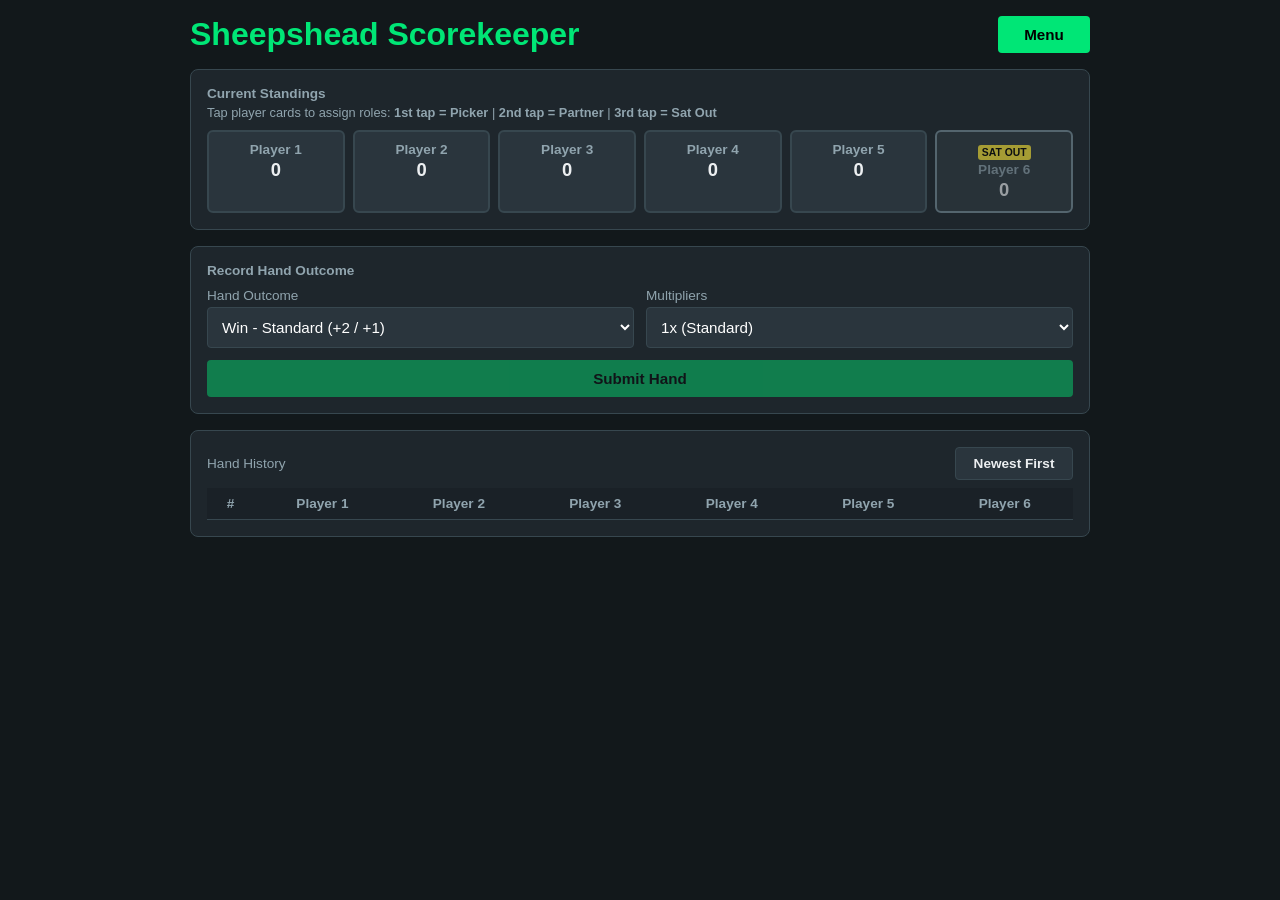
==== sheepsheadScoringApp.html @ 82014d2c "can reverse order of hand history" ====
<!DOCTYPE html>
<html lang="en">
<head>
  <meta charset="UTF-8" />
  <meta name="viewport" content="width=device-width, initial-scale=1.0"/>
  <title>Sheepshead Scorekeeper</title>
  <style>
    :root {
      --bg: #12181b;
      --card-bg: #1e262c;
      --accent: #00e676;
      --partner-color: #29b6f6;
      --sit-color: #78909c;
      --danger: #ff5252;
      --text: #eceff1;
      --subtext: #90a4ae;
      --border: #37474f;
    }
    body {
      font-family: -apple-system, BlinkMacSystemFont, "Segoe UI", Roboto, Helvetica, Arial, sans-serif;
      background: var(--bg);
      color: var(--text);
      margin: 0;
      padding: 16px;
      display: flex;
      flex-direction: column;
      align-items: center;
    }
    .container {
      width: 100%;
      max-width: 900px;
    }
    .app-header {
      display: flex;
      align-items: center;
      justify-content: space-between;
      gap: 12px;
      margin-bottom: 16px;
      position: relative;
    }
    h1 {
      margin: 0;
      color: var(--accent);
    }
    .menu-wrapper {
      position: relative;
      flex: 0 0 auto;
    }
    .menu-button {
      width: auto;
      min-width: 92px;
      margin-top: 0;
    }
    .menu-panel {
      position: absolute;
      right: 0;
      top: calc(100% + 8px);
      z-index: 20;
      width: 190px;
      background: var(--card-bg);
      border: 1px solid var(--border);
      border-radius: 8px;
      overflow: hidden;
      box-shadow: 0 12px 30px rgba(0, 0, 0, 0.35);
    }
    .menu-panel[hidden] {
      display: none;
    }
    .menu-item {
      margin: 0;
      border-radius: 0;
      background: #1a2127;
      color: var(--text);
      text-align: left;
      border-bottom: 1px solid var(--border);
    }
    .menu-item:last-child {
      border-bottom: none;
    }
    .menu-item:hover {
      background: #2a353d;
    }
    .card {
      background: var(--card-bg);
      border: 1px solid var(--border);
      border-radius: 8px;
      padding: 16px;
      margin-bottom: 16px;
    }
    .grid {
      display: grid;
      grid-template-columns: repeat(auto-fit, minmax(130px, 1fr));
      gap: 12px;
    }
    label {
      display: block;
      font-size: 0.85rem;
      color: var(--subtext);
      margin-bottom: 4px;
    }
    input, select, button {
      width: 100%;
      padding: 10px;
      background: #2a353d;
      border: 1px solid var(--border);
      border-radius: 4px;
      color: #fff;
      font-size: 0.95rem;
      box-sizing: border-box;
    }
    input[type="checkbox"] {
      width: auto;
      padding: 0;
      accent-color: var(--accent);
    }
    button {
      background: var(--accent);
      color: #000;
      font-weight: bold;
      cursor: pointer;
      border: none;
      margin-top: 12px;
      border-radius: 4px;
      transition: opacity 0.2s;
    }
    button:hover {
      opacity: 0.9;
    }
    button:disabled {
      cursor: not-allowed;
      opacity: 0.45;
    }
    button.btn-danger {
      background: var(--danger);
      color: #fff;
    }
    button.btn-secondary {
      background: #2a353d;
      color: var(--text);
      border: 1px solid var(--border);
    }

    .modal-backdrop {
      position: fixed;
      inset: 0;
      z-index: 30;
      display: flex;
      align-items: center;
      justify-content: center;
      padding: 16px;
      background: rgba(0, 0, 0, 0.65);
    }
    .modal-backdrop[hidden] {
      display: none;
    }
    .modal {
      width: min(100%, 560px);
      max-height: calc(100vh - 32px);
      overflow-y: auto;
      background: var(--card-bg);
      border: 1px solid var(--border);
      border-radius: 8px;
      padding: 16px;
      box-sizing: border-box;
      box-shadow: 0 24px 60px rgba(0, 0, 0, 0.45);
    }
    .modal h2 {
      margin: 0 0 14px;
      color: var(--text);
      font-size: 1.2rem;
    }
    .modal-actions {
      display: grid;
      grid-template-columns: 1fr 1fr;
      gap: 12px;
      margin-top: 16px;
    }
    .modal-actions button {
      margin-top: 0;
    }
    .modal-player-row {
      display: grid;
      gap: 8px;
    }
    .sit-checkbox-label {
      display: flex;
      align-items: center;
      gap: 8px;
      margin-bottom: 0;
      color: var(--text);
      cursor: pointer;
    }
    .sit-checkbox-label.disabled {
      color: var(--subtext);
      cursor: not-allowed;
      opacity: 0.6;
    }

    /* Standings Grid */
    .totals-grid {
      display: grid;
      grid-template-columns: repeat(3, 1fr);
      gap: 8px;
      text-align: center;
    }
    @media (min-width: 700px) {
      .totals-grid {
        grid-template-columns: repeat(var(--player-count, 6), minmax(0, 1fr));
      }
    }
    .total-card {
      background: #2a353d;
      padding: 10px 4px;
      border-radius: 6px;
      border: 2px solid var(--border);
      cursor: pointer;
      user-select: none;
      transition: all 0.2s ease;
      position: relative;
    }
    .total-card:hover {
      border-color: #546e7a;
    }
    .total-card.picker {
      border-color: var(--accent) !important;
      background: rgba(0, 230, 118, 0.15);
    }
    .total-card.partner {
      border-color: var(--partner-color) !important;
      background: rgba(41, 182, 246, 0.15);
    }
    .total-card.sat {
      border-color: var(--sit-color) !important;
      background: rgba(120, 144, 156, 0.2);
      opacity: 0.6;
    }
    .role-badge {
      font-size: 0.65rem;
      font-weight: bold;
      text-transform: uppercase;
      padding: 2px 4px;
      border-radius: 3px;
      margin-bottom: 2px;
      display: inline-block;
    }
    .badge-picker { background: var(--accent); color: #000; }
    .badge-partner { background: var(--partner-color); color: #000; }
    .badge-sat { background: #ffeb3b; color: #000; }
    .badge-sitting { background: #ff9800; color: #000; }

    .total-name {
      font-size: 0.85rem;
      font-weight: 600;
      color: var(--subtext);
      white-space: nowrap;
      overflow: hidden;
      text-overflow: ellipsis;
    }
    .total-score {
      font-size: 1.15rem;
      font-weight: bold;
      margin-top: 2px;
    }
    .pos { color: var(--accent); }
    .neg { color: var(--danger); }

    /* Score Table */
    .table-wrapper {
      overflow-x: auto;
    }
    table {
      width: 100%;
      border-collapse: collapse;
      text-align: center;
    }
    th, td {
      padding: 8px;
      border-bottom: 1px solid var(--border);
    }
    th {
      color: var(--subtext);
      font-size: 0.85rem;
      background: #1a2127;
    }
    .instruction-text {
      font-size: 0.8rem;
      color: var(--subtext);
      margin-bottom: 10px;
    }
    .history-header {
      display: flex;
      align-items: center;
      justify-content: space-between;
      gap: 12px;
      margin-bottom: 8px;
    }
    .history-order-button {
      width: auto;
      min-width: 118px;
      margin-top: 0;
      padding: 8px 10px;
      font-size: 0.85rem;
    }
  </style>
</head>
<body>

<div class="container">
  <div class="app-header">
    <h1>Sheepshead Scorekeeper</h1>
    <div class="menu-wrapper">
      <button class="menu-button" type="button" onclick="toggleMenu()">Menu</button>
      <div class="menu-panel" id="appMenu" hidden>
        <button class="menu-item" type="button" onclick="openNewGameModal()">New Game</button>
        <button class="menu-item" type="button" onclick="openSettingsModal()">Modify Settings</button>
      </div>
    </div>
  </div>

  <!-- Interactive Current Standings Card -->
  <div class="card">
    <label style="font-weight: bold;">Current Standings</label>
    <div class="instruction-text" id="roleInstruction">
      Tap player cards to assign roles: <b>1st tap = Picker</b> | <b>2nd tap = Partner</b> | <b>3rd tap = Sat Out</b>
    </div>
    <div class="totals-grid" id="totalsGrid"></div>
  </div>

  <!-- Entry Form Card -->
  <div class="card">
    <label style="margin-bottom: 10px; font-weight: bold;">Record Hand Outcome</label>
    <div class="grid">
      <div>
        <label>Hand Outcome</label>
        <select id="outcomeSelect">
          <option value="win">Win - Standard (+2 / +1)</option>
          <option value="schneider">Win - Schneider (+4 / +2)</option>
          <option value="schwarz">Win - No Tricks / Schwarz (+6 / +3)</option>
          <option value="loss">Loss - Double Bump (-4 / -2)</option>
          <option value="schneider-loss">Loss - Schneidered (-8 / -4)</option>
          <option value="schwarz-loss">Loss - No Tricks Taken (-12 / -6)</option>
        </select>
      </div>
      <div>
        <label>Multipliers</label>
        <select id="multiplierSelect">
          <option value="1">1x (Standard)</option>
          <option value="2">2x (Crack / Doubler)</option>
          <option value="4">4x (Re-Crack / Blitz)</option>
        </select>
      </div>
    </div>
    <button id="submitHandButton" onclick="submitPresetHand()" disabled>Submit Hand</button>
  </div>

  <!-- Score History Table -->
  <div class="card">
    <div class="history-header">
      <label style="margin-bottom: 0;">Hand History</label>
      <button class="btn-secondary history-order-button" type="button" onclick="toggleHistoryOrder()" id="historyOrderButton">Newest First</button>
    </div>
    <div class="table-wrapper">
      <table>
        <thead>
          <tr id="tableHeader"></tr>
        </thead>
        <tbody id="tableBody"></tbody>
      </table>
    </div>
  </div>
</div>

<div class="modal-backdrop" id="settingsModal" hidden>
  <form class="modal" onsubmit="saveModal(event)">
    <h2 id="modalTitle">New Game</h2>
    <div id="modalGameTypeField">
      <label>Game Mode</label>
      <select id="modalGameType" onchange="handleModalGameTypeChange()">
        <option value="3-3">3 handed - 3 players</option>
        <option value="3-4">3 handed - 4 players</option>
        <option value="5">5 Handed - 5 players</option>
        <option value="6">5 Handed - 6 players</option>
        <option value="7">5 Handed - 7 players</option>
      </select>
    </div>
    <div class="grid" style="margin-top: 12px;" id="modalPlayerNameInputs"></div>
    <div class="modal-actions">
      <button class="btn-secondary" type="button" onclick="closeModal()">Cancel</button>
      <button type="submit" id="modalSubmitButton">Save</button>
    </div>
  </form>
</div>

<script>
  const STORAGE_KEY = "sheepshead_scorekeeper_data";
  const MAX_PLAYERS = 7;

  let state = {
    handed: 5,
    gameType: 6,
    players: ["", "", "", "", "", "", ""],
    roles: { picker: null, partner: null, sat: null },
    fixedSats: [],
    historyNewestFirst: false,
    history: []
  };
  let modalMode = null;

  function loadState() {
    const saved = localStorage.getItem(STORAGE_KEY);
    if (saved) {
      try {
        const parsed = JSON.parse(saved);
        state = { ...state, ...parsed };
      } catch (e) {
        console.error("Could not parse saved game state", e);
      }
    }
    state.handed = [3, 5].includes(parseInt(state.handed)) ? parseInt(state.handed) : 5;
    state.gameType = [3, 4, 5, 6, 7].includes(parseInt(state.gameType)) ? parseInt(state.gameType) : 6;
    if (state.gameType < state.handed || state.gameType > state.handed + 2) {
      state.handed = state.gameType <= 4 ? 3 : 5;
    }
    state.players = Array.isArray(state.players) ? state.players : emptyPlayers();
    while (state.players.length < MAX_PLAYERS) {
      state.players.push("");
    }
    if (!state.roles) {
      state.roles = { picker: null, partner: null, sat: null };
    }
    state.fixedSats = fixedSatIndexes();

    normalizeSatRoles();
  }

  function saveState() {
    localStorage.setItem(STORAGE_KEY, JSON.stringify(state));
  }

  function initGame() {
    loadState();
    updateStandings();
  }

  function toggleMenu() {
    const menu = document.getElementById("appMenu");
    menu.hidden = !menu.hidden;
  }

  function closeMenu() {
    document.getElementById("appMenu").hidden = true;
  }

  function currentGameModeValue() {
    return state.handed === 3 ? `3-${state.gameType}` : String(state.gameType);
  }

  function parseGameModeValue(value) {
    if (value.includes("-")) {
      const parts = value.split("-").map(part => parseInt(part));
      return { handed: parts[0], gameType: parts[1] };
    }

    return { handed: 5, gameType: parseInt(value) };
  }

  function openNewGameModal() {
    modalMode = "new";
    closeMenu();
    document.getElementById("modalTitle").textContent = "New Game";
    document.getElementById("modalSubmitButton").textContent = "Start Game";
    document.getElementById("modalGameTypeField").hidden = false;
    document.getElementById("modalGameType").value = currentGameModeValue();
    renderModalPlayerInputs(state.gameType, emptyPlayers());
    document.getElementById("settingsModal").hidden = false;
  }

  function openSettingsModal() {
    modalMode = "settings";
    closeMenu();
    document.getElementById("modalTitle").textContent = "Modify Settings";
    document.getElementById("modalSubmitButton").textContent = "Save";
    document.getElementById("modalGameTypeField").hidden = true;
    renderModalPlayerInputs(state.gameType, state.players);
    document.getElementById("settingsModal").hidden = false;
  }

  function closeModal() {
    modalMode = null;
    document.getElementById("settingsModal").hidden = true;
  }

  function escapeAttribute(value) {
    return String(value || "")
      .replace(/&/g, "&amp;")
      .replace(/"/g, "&quot;")
      .replace(/</g, "&lt;")
      .replace(/>/g, "&gt;");
  }

  function emptyPlayers() {
    return new Array(MAX_PLAYERS).fill("");
  }

  function sittingPlayerCount() {
    return Math.max(0, state.gameType - state.handed);
  }

  function defaultSatIndexes(count = state.gameType, handed = state.handed) {
    const sittingCount = Math.max(0, count - handed);
    const start = count - sittingCount;
    return Array.from({ length: sittingCount }, (_, index) => start + index);
  }

  function satIndexes() {
    const rawSat = state.roles.sat;
    const values = Array.isArray(rawSat) ? rawSat : rawSat === null ? [] : [rawSat];
    return values
      .map(index => parseInt(index))
      .filter((index, arrayIndex, indexes) => (
        Number.isInteger(index) &&
        index >= 0 &&
        index < state.gameType &&
        indexes.indexOf(index) === arrayIndex
      ));
  }

  function fixedSatIndexes() {
    const values = Array.isArray(state.fixedSats) ? state.fixedSats : [];
    return values
      .map(index => parseInt(index))
      .filter((index, arrayIndex, indexes) => (
        Number.isInteger(index) &&
        index >= 0 &&
        index < state.gameType &&
        indexes.indexOf(index) === arrayIndex
      ))
      .slice(0, sittingPlayerCount());
  }

  function isFixedSat(index) {
    return fixedSatIndexes().includes(index);
  }

  function storeSatIndexes(indexes) {
    const sittingCount = sittingPlayerCount();
    const limited = indexes.slice(0, sittingCount);
    if (sittingCount === 0) {
      state.roles.sat = null;
    } else if (sittingCount === 1) {
      state.roles.sat = limited.length ? limited[0] : null;
    } else {
      state.roles.sat = limited;
    }
  }

  function isSatOut(index) {
    return satIndexes().includes(index);
  }

  function nextAvailableSatIndex(index, reserved) {
    let next = index;
    for (let step = 0; step < state.gameType; step++) {
      next = (next + 1) % state.gameType;
      if (!isFixedSat(next) && !reserved.includes(next)) {
        return next;
      }
    }
    return null;
  }

  function normalizeSatRoles() {
    const sittingCount = sittingPlayerCount();
    const fixed = fixedSatIndexes();
    state.fixedSats = fixed;
    if (fixed.includes(state.roles.picker)) {
      state.roles.picker = null;
    }
    if (fixed.includes(state.roles.partner)) {
      state.roles.partner = null;
    }
    if (state.handed === 3) {
      state.roles.partner = null;
    }

    if (sittingCount === 0) {
      storeSatIndexes([]);
      return;
    }

    const nextSats = fixed.slice();
    const currentFloatingSats = satIndexes().filter(index => !fixed.includes(index));

    for (let i = 0; i < currentFloatingSats.length && nextSats.length < sittingCount; i++) {
      const index = currentFloatingSats[i];
      if (!nextSats.includes(index)) {
        nextSats.push(index);
      }
    }

    const defaults = defaultSatIndexes().filter(index => !fixed.includes(index));
    for (let i = 0; i < defaults.length && nextSats.length < sittingCount; i++) {
      if (!nextSats.includes(defaults[i])) {
        nextSats.push(defaults[i]);
      }
    }

    for (let i = 0; i < state.gameType && nextSats.length < sittingCount; i++) {
      if (!fixed.includes(i) && !nextSats.includes(i)) {
        nextSats.push(i);
      }
    }

    storeSatIndexes(nextSats);
  }

  function resetRoles() {
    const count = state.gameType;
    const sittingCount = sittingPlayerCount();
    const fixed = fixedSatIndexes();
    let nextSats = fixed.slice();

    // If transitioning from previous round, rotate sitting player clockwise
    if (sittingCount > fixed.length) {
      const currentSats = satIndexes().filter(index => !fixed.includes(index));
      if (currentSats.length === sittingCount - fixed.length) {
        currentSats.forEach(index => {
          const next = nextAvailableSatIndex(index, nextSats);
          if (next !== null) {
            nextSats.push(next);
          }
        });
      }
    }

    state.roles = { picker: null, partner: null, sat: null };
    if (nextSats.length < sittingCount) {
      state.roles.sat = nextSats;
      normalizeSatRoles();
      return;
    }
    storeSatIndexes(nextSats);
  }

  function renderModalPlayerInputs(count, names) {
    const container = document.getElementById("modalPlayerNameInputs");
    container.innerHTML = "";
    const fixed = fixedSatIndexes();

    for (let i = 0; i < count; i++) {
      const div = document.createElement("div");
      div.className = "modal-player-row";
      const val = names[i] || "";
      div.innerHTML = `
        <label>Player ${i + 1}</label>
        <input 
          class="modal-player-name"
          type="text" 
          placeholder="Player ${i + 1}" 
          value="${escapeAttribute(val)}" 
        />
        ${modalMode === "settings" ? `
          <label class="sit-checkbox-label">
            <input 
              class="modal-fixed-sat"
              type="checkbox"
              value="${i}"
              onchange="updateModalSitCheckboxes()"
              ${fixed.includes(i) ? "checked" : ""}
            />
            Sit indefinitely
          </label>
        ` : ""}
      `;
      container.appendChild(div);
    }
    updateModalSitCheckboxes();
  }

  function getModalNames() {
    const names = emptyPlayers();
    document.querySelectorAll(".modal-player-name").forEach((input, index) => {
      names[index] = input.value;
    });
    return names;
  }

  function getModalFixedSats() {
    return Array.from(document.querySelectorAll(".modal-fixed-sat:checked"))
      .map(input => parseInt(input.value));
  }

  function updateModalSitCheckboxes() {
    const checkboxes = Array.from(document.querySelectorAll(".modal-fixed-sat"));
    const maxSitting = sittingPlayerCount();
    const checkedCount = checkboxes.filter(checkbox => checkbox.checked).length;

    checkboxes.forEach(checkbox => {
      checkbox.disabled = !checkbox.checked && checkedCount >= maxSitting;
      checkbox.closest(".sit-checkbox-label").classList.toggle("disabled", checkbox.disabled);
    });
  }

  function handleModalGameTypeChange() {
    const mode = parseGameModeValue(document.getElementById("modalGameType").value);
    renderModalPlayerInputs(mode.gameType, getModalNames());
  }

  function saveModal(event) {
    event.preventDefault();
    const names = getModalNames();

    if (modalMode === "new") {
      const mode = parseGameModeValue(document.getElementById("modalGameType").value);
      state.handed = mode.handed;
      state.gameType = mode.gameType;
      state.players = names;
      state.history = [];
      state.roles = { picker: null, partner: null, sat: null };
      state.fixedSats = [];
      storeSatIndexes(defaultSatIndexes());
    } else if (modalMode === "settings") {
      for (let i = 0; i < state.gameType; i++) {
        state.players[i] = names[i];
      }
      state.fixedSats = getModalFixedSats();
      if (isFixedSat(state.roles.picker)) {
        state.roles.picker = null;
      }
      if (isFixedSat(state.roles.partner)) {
        state.roles.partner = null;
      }
      normalizeSatRoles();
    }

    closeModal();
    saveState();
    updateStandings();
  }

  function isHandReadyToSubmit() {
    return state.roles.picker !== null && satIndexes().length === sittingPlayerCount();
  }

  function updateSubmitButton() {
    document.getElementById("submitHandButton").disabled = !isHandReadyToSubmit();
  }

  function toggleHistoryOrder() {
    state.historyNewestFirst = !state.historyNewestFirst;
    saveState();
    updateStandings();
  }

  function updateRoleInstruction() {
    const instruction = document.getElementById("roleInstruction");
    if (state.handed === 3) {
      instruction.innerHTML = "Tap player cards to assign roles: <b>1st tap = Picker</b>"
        + (sittingPlayerCount() > 0 ? " | <b>2nd tap = Sat Out</b>" : "");
    } else {
      instruction.innerHTML = "Tap player cards to assign roles: <b>1st tap = Picker</b> | <b>2nd tap = Partner</b>"
        + (sittingPlayerCount() > 0 ? " | <b>3rd tap = Sat Out</b>" : "");
    }
  }

  function handleCardTap(index) {
    if (isFixedSat(index)) {
      return;
    }

    const sittingCount = sittingPlayerCount();
    const hasPartner = state.handed === 5;

    if (state.roles.picker === index) {
      state.roles.picker = null;
      if (hasPartner) {
        if (state.roles.partner !== null) state.roles.partner = null;
        state.roles.partner = index;
      } else if (sittingCount > 0 && satIndexes().length < sittingCount) {
        const sats = satIndexes();
        sats.push(index);
        storeSatIndexes(sats);
      }
    } else if (state.roles.partner === index) {
      state.roles.partner = null;
      if (sittingCount > 0) {
        const sats = satIndexes().filter(satIndex => satIndex !== index);
        if (sats.length < sittingCount) {
          sats.push(index);
          storeSatIndexes(sats);
        }
      }
    } else if (isSatOut(index)) {
      storeSatIndexes(satIndexes().filter(satIndex => satIndex !== index));
    } else {
      if (state.roles.picker === null) {
        state.roles.picker = index;
      } else if (hasPartner && state.roles.partner === null) {
        state.roles.partner = index;
      } else if (sittingCount > 0 && satIndexes().length < sittingCount) {
        const sats = satIndexes();
        sats.push(index);
        storeSatIndexes(sats);
      }
    }

    saveState();
    updateStandings();
  }

  function submitPresetHand() {
    if (!isHandReadyToSubmit()) {
      return;
    }

    const count = state.gameType;
    const pickerIdx = state.roles.picker;
    const partnerIdx = state.roles.partner;
    const sats = satIndexes();

    const outcome = document.getElementById("outcomeSelect").value;
    const mult = parseInt(document.getElementById("multiplierSelect").value);

    let deltas = new Array(count).fill(0);
    let basePicker = 2, basePartner = 1, baseDef = -1;

    switch (outcome) {
      case "schneider": 
        basePicker = 4; basePartner = 2; baseDef = -2; 
        break;
      case "schwarz": 
        basePicker = 6; basePartner = 3; baseDef = -3; 
        break;
      case "loss": 
        basePicker = -4; basePartner = -2; baseDef = 2; 
        break;
      case "schneider-loss": 
        basePicker = -8; basePartner = -4; baseDef = 4; 
        break;
      case "schwarz-loss": 
        basePicker = -12; basePartner = -6; baseDef = 6; 
        break;
    }

    let pPts = basePicker * mult;
    let ptPts = basePartner * mult;
    let defPts = baseDef * mult;

    if (state.handed === 3 || partnerIdx === null) {
      // Picker went alone
      let pickerTotal = 0;
      for (let i = 0; i < count; i++) {
        if (i !== pickerIdx && !sats.includes(i)) {
          deltas[i] = defPts;
          pickerTotal -= defPts;
        }
      }
      deltas[pickerIdx] = pickerTotal;
    } else {
      // Picker + Partner
      deltas[pickerIdx] = pPts;
      deltas[partnerIdx] = ptPts;
      for (let i = 0; i < count; i++) {
        if (i !== pickerIdx && i !== partnerIdx && !sats.includes(i)) {
          deltas[i] = defPts;
        }
      }
    }

    state.history.push({ deltas });

    // Rotate sitting player clockwise for the next hand
    resetRoles();
    document.getElementById("outcomeSelect").selectedIndex = 0;
    document.getElementById("multiplierSelect").selectedIndex = 0;
    saveState();
    updateStandings();
  }

  function getDisplayName(index) {
    return state.players[index] && state.players[index].trim() !== "" 
      ? state.players[index] 
      : `Player ${index + 1}`;
  }

  function updateStandings() {
    const count = state.gameType;
    const totals = new Array(count).fill(0);
    updateRoleInstruction();

    state.history.forEach(hand => {
      hand.deltas.forEach((d, idx) => {
        if (idx < count) totals[idx] += d;
      });
    });

    // Render Standings Grid
    const totalsGrid = document.getElementById("totalsGrid");
    totalsGrid.style.setProperty("--player-count", count);
    totalsGrid.innerHTML = "";
    for (let i = 0; i < count; i++) {
      const val = totals[i];
      const cls = val > 0 ? "pos" : val < 0 ? "neg" : "";
      
      let cardClass = "";
      let badgeHtml = "";

      if (state.roles.picker === i) {
        cardClass = "picker";
        badgeHtml = `<div class="role-badge badge-picker">Picker</div>`;
      } else if (state.roles.partner === i) {
        cardClass = "partner";
        badgeHtml = `<div class="role-badge badge-partner">Partner</div>`;
      } else if (isSatOut(i)) {
        cardClass = "sat";
        badgeHtml = isFixedSat(i)
          ? `<div class="role-badge badge-sitting">Sitting</div>`
          : `<div class="role-badge badge-sat">Sat Out</div>`;
      }

      totalsGrid.innerHTML += `
        <div class="total-card ${cardClass}" onclick="handleCardTap(${i})">
          ${badgeHtml}
          <div class="total-name">${getDisplayName(i)}</div>
          <div class="total-score ${cls}">${val > 0 ? '+' : ''}${val}</div>
        </div>
      `;
    }

    // Render Table Header
    const th = document.getElementById("tableHeader");
    th.innerHTML = "<th>#</th>";
    for (let i = 0; i < count; i++) {
      th.innerHTML += `<th>${getDisplayName(i)}</th>`;
    }

    // Render History Table
    const historyOrderButton = document.getElementById("historyOrderButton");
    historyOrderButton.textContent = state.historyNewestFirst ? "Oldest First" : "Newest First";
    const tbody = document.getElementById("tableBody");
    tbody.innerHTML = "";
    const historyRows = state.history.map((hand, hIdx) => ({ hand, handNumber: hIdx + 1 }));
    if (state.historyNewestFirst) {
      historyRows.reverse();
    }

    historyRows.forEach(({ hand, handNumber }) => {
      let tr = `<tr><td>${handNumber}</td>`;
      for (let i = 0; i < count; i++) {
        let val = hand.deltas[i] || 0;
        let cls = val > 0 ? "pos" : val < 0 ? "neg" : "";
        tr += `<td class="${cls}">${val > 0 ? '+' : ''}${val}</td>`;
      }
      tr += "</tr>";
      tbody.innerHTML += tr;
    });

    updateSubmitButton();
  }

  // Initial setup
  initGame();
</script>
</body>
</html>
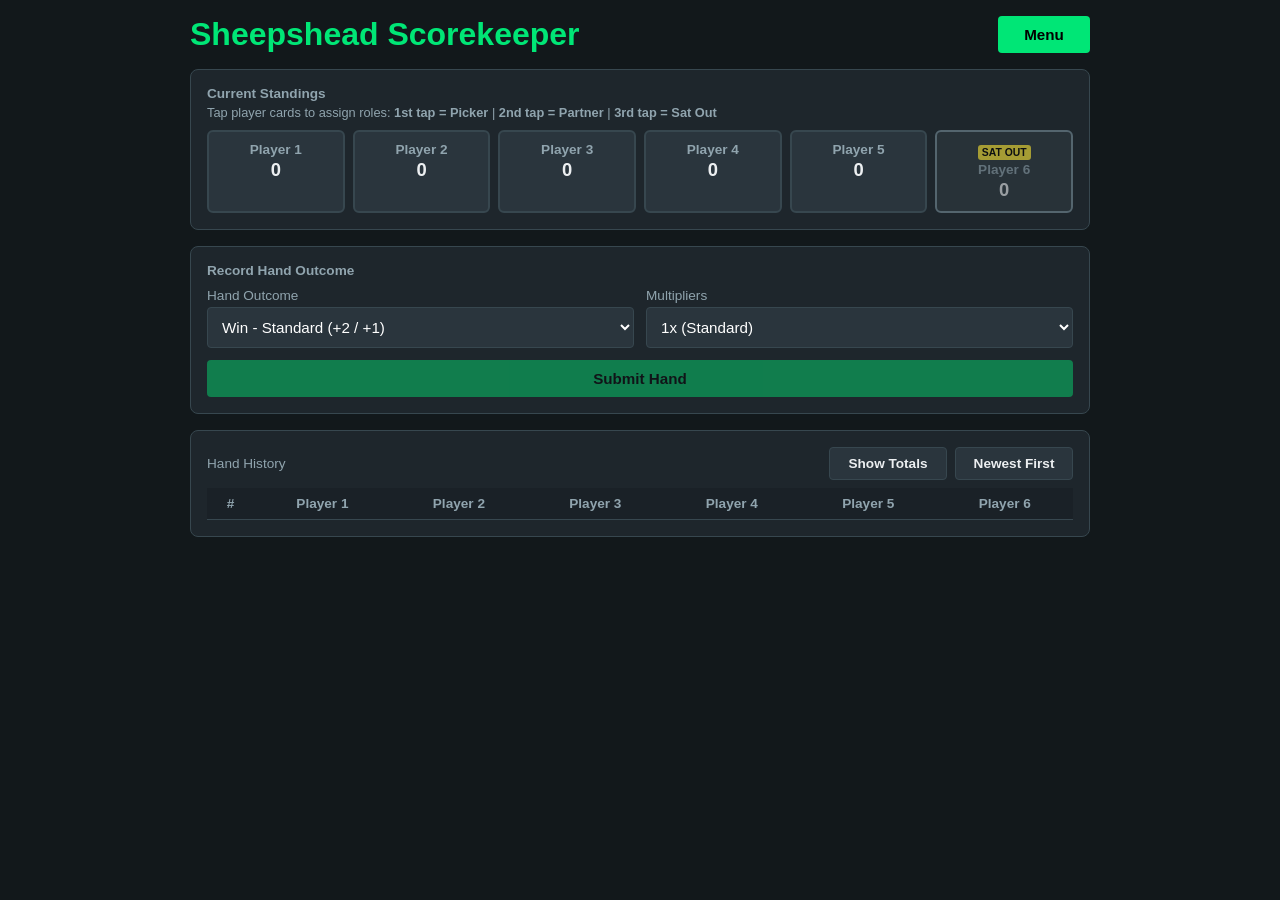
==== commit 20157940: "can display each hand score or players score in the hand history." ====
--- a/sheepsheadScoringApp.html
+++ b/sheepsheadScoringApp.html
@@ -294,7 +294,13 @@
       gap: 12px;
       margin-bottom: 8px;
     }
-    .history-order-button {
+    .history-actions {
+      display: flex;
+      gap: 8px;
+      flex-wrap: wrap;
+      justify-content: flex-end;
+    }
+    .history-toggle-button {
       width: auto;
       min-width: 118px;
       margin-top: 0;
@@ -357,7 +363,10 @@
   <div class="card">
     <div class="history-header">
       <label style="margin-bottom: 0;">Hand History</label>
-      <button class="btn-secondary history-order-button" type="button" onclick="toggleHistoryOrder()" id="historyOrderButton">Newest First</button>
+      <div class="history-actions">
+        <button class="btn-secondary history-toggle-button" type="button" onclick="toggleHistoryScoreMode()" id="historyScoreModeButton">Show Totals</button>
+        <button class="btn-secondary history-toggle-button" type="button" onclick="toggleHistoryOrder()" id="historyOrderButton">Newest First</button>
+      </div>
     </div>
     <div class="table-wrapper">
       <table>
@@ -402,6 +411,7 @@
     roles: { picker: null, partner: null, sat: null },
     fixedSats: [],
     historyNewestFirst: false,
+    historyShowTotals: false,
     history: []
   };
   let modalMode = null;
@@ -752,6 +762,12 @@
     updateStandings();
   }
 
+  function toggleHistoryScoreMode() {
+    state.historyShowTotals = !state.historyShowTotals;
+    saveState();
+    updateStandings();
+  }
+
   function updateRoleInstruction() {
     const instruction = document.getElementById("roleInstruction");
     if (state.handed === 3) {
@@ -937,17 +953,30 @@
     // Render History Table
     const historyOrderButton = document.getElementById("historyOrderButton");
     historyOrderButton.textContent = state.historyNewestFirst ? "Oldest First" : "Newest First";
+    const historyScoreModeButton = document.getElementById("historyScoreModeButton");
+    historyScoreModeButton.textContent = state.historyShowTotals ? "Show Hand Scores" : "Show Totals";
     const tbody = document.getElementById("tableBody");
     tbody.innerHTML = "";
-    const historyRows = state.history.map((hand, hIdx) => ({ hand, handNumber: hIdx + 1 }));
+    const runningTotals = new Array(count).fill(0);
+    const historyRows = state.history.map((hand, hIdx) => {
+      hand.deltas.forEach((delta, index) => {
+        if (index < count) runningTotals[index] += delta;
+      });
+
+      return {
+        hand,
+        handNumber: hIdx + 1,
+        totals: runningTotals.slice()
+      };
+    });
     if (state.historyNewestFirst) {
       historyRows.reverse();
     }
 
-    historyRows.forEach(({ hand, handNumber }) => {
+    historyRows.forEach(({ hand, handNumber, totals }) => {
       let tr = `<tr><td>${handNumber}</td>`;
       for (let i = 0; i < count; i++) {
-        let val = hand.deltas[i] || 0;
+        let val = state.historyShowTotals ? totals[i] : hand.deltas[i] || 0;
         let cls = val > 0 ? "pos" : val < 0 ? "neg" : "";
         tr += `<td class="${cls}">${val > 0 ? '+' : ''}${val}</td>`;
       }
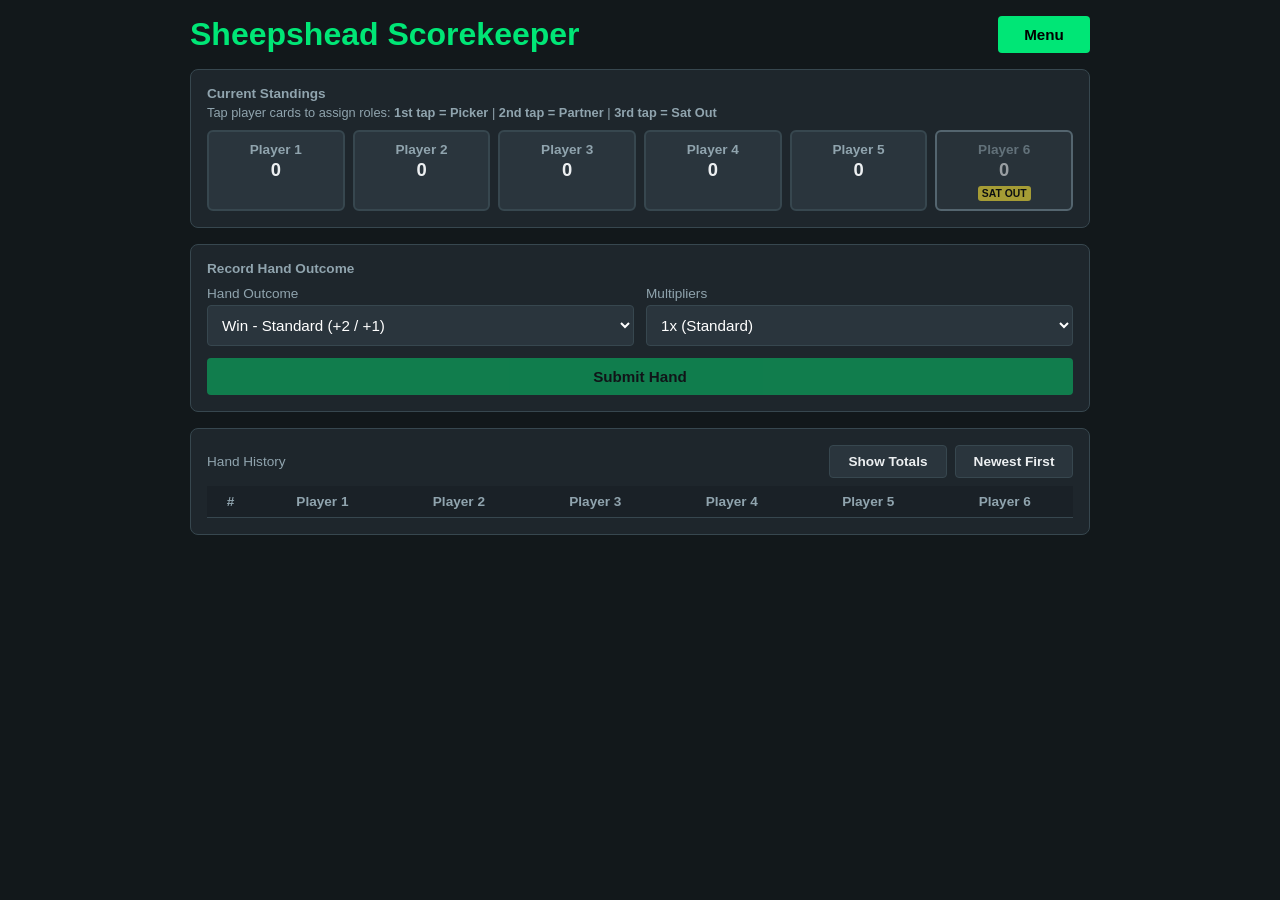
==== commit d2bf3931: "ui tweak" ====
--- a/sheepsheadScoringApp.html
+++ b/sheepsheadScoringApp.html
@@ -217,6 +217,9 @@
       user-select: none;
       transition: all 0.2s ease;
       position: relative;
+      display: grid;
+      grid-template-rows: auto auto 18px;
+      align-items: center;
     }
     .total-card:hover {
       border-color: #546e7a;
@@ -240,8 +243,11 @@
       text-transform: uppercase;
       padding: 2px 4px;
       border-radius: 3px;
-      margin-bottom: 2px;
       display: inline-block;
+    }
+    .role-badge-slot {
+      min-height: 18px;
+      margin-top: 4px;
     }
     .badge-picker { background: var(--accent); color: #000; }
     .badge-partner { background: var(--partner-color); color: #000; }
@@ -276,6 +282,26 @@
     th, td {
       padding: 8px;
       border-bottom: 1px solid var(--border);
+    }
+    td.history-picker-cell,
+    td.history-partner-cell {
+      position: relative;
+      font-weight: bold;
+    }
+    td.history-picker-cell::after,
+    td.history-partner-cell::after {
+      content: "";
+      position: absolute;
+      inset: 4px;
+      pointer-events: none;
+    }
+    td.history-picker-cell::after {
+      border: 2px solid var(--accent);
+      border-radius: 999px;
+    }
+    td.history-partner-cell::after {
+      border: 2px solid var(--partner-color);
+      border-radius: 4px;
     }
     th {
       color: var(--subtext);
@@ -883,7 +909,11 @@
       }
     }
 
-    state.history.push({ deltas });
+    state.history.push({
+      deltas,
+      picker: pickerIdx,
+      partner: state.handed === 5 && partnerIdx !== null ? partnerIdx : null
+    });
 
     // Rotate sitting player clockwise for the next hand
     resetRoles();
@@ -936,9 +966,9 @@
 
       totalsGrid.innerHTML += `
         <div class="total-card ${cardClass}" onclick="handleCardTap(${i})">
-          ${badgeHtml}
           <div class="total-name">${getDisplayName(i)}</div>
           <div class="total-score ${cls}">${val > 0 ? '+' : ''}${val}</div>
+          <div class="role-badge-slot">${badgeHtml}</div>
         </div>
       `;
     }
@@ -954,7 +984,7 @@
     const historyOrderButton = document.getElementById("historyOrderButton");
     historyOrderButton.textContent = state.historyNewestFirst ? "Oldest First" : "Newest First";
     const historyScoreModeButton = document.getElementById("historyScoreModeButton");
-    historyScoreModeButton.textContent = state.historyShowTotals ? "Show Hand Scores" : "Show Totals";
+    historyScoreModeButton.textContent = state.historyShowTotals ? "Show Hands" : "Show Totals";
     const tbody = document.getElementById("tableBody");
     tbody.innerHTML = "";
     const runningTotals = new Array(count).fill(0);
@@ -978,6 +1008,11 @@
       for (let i = 0; i < count; i++) {
         let val = state.historyShowTotals ? totals[i] : hand.deltas[i] || 0;
         let cls = val > 0 ? "pos" : val < 0 ? "neg" : "";
+        if (hand.picker === i) {
+          cls += " history-picker-cell";
+        } else if (hand.partner === i) {
+          cls += " history-partner-cell";
+        }
         tr += `<td class="${cls}">${val > 0 ? '+' : ''}${val}</td>`;
       }
       tr += "</tr>";
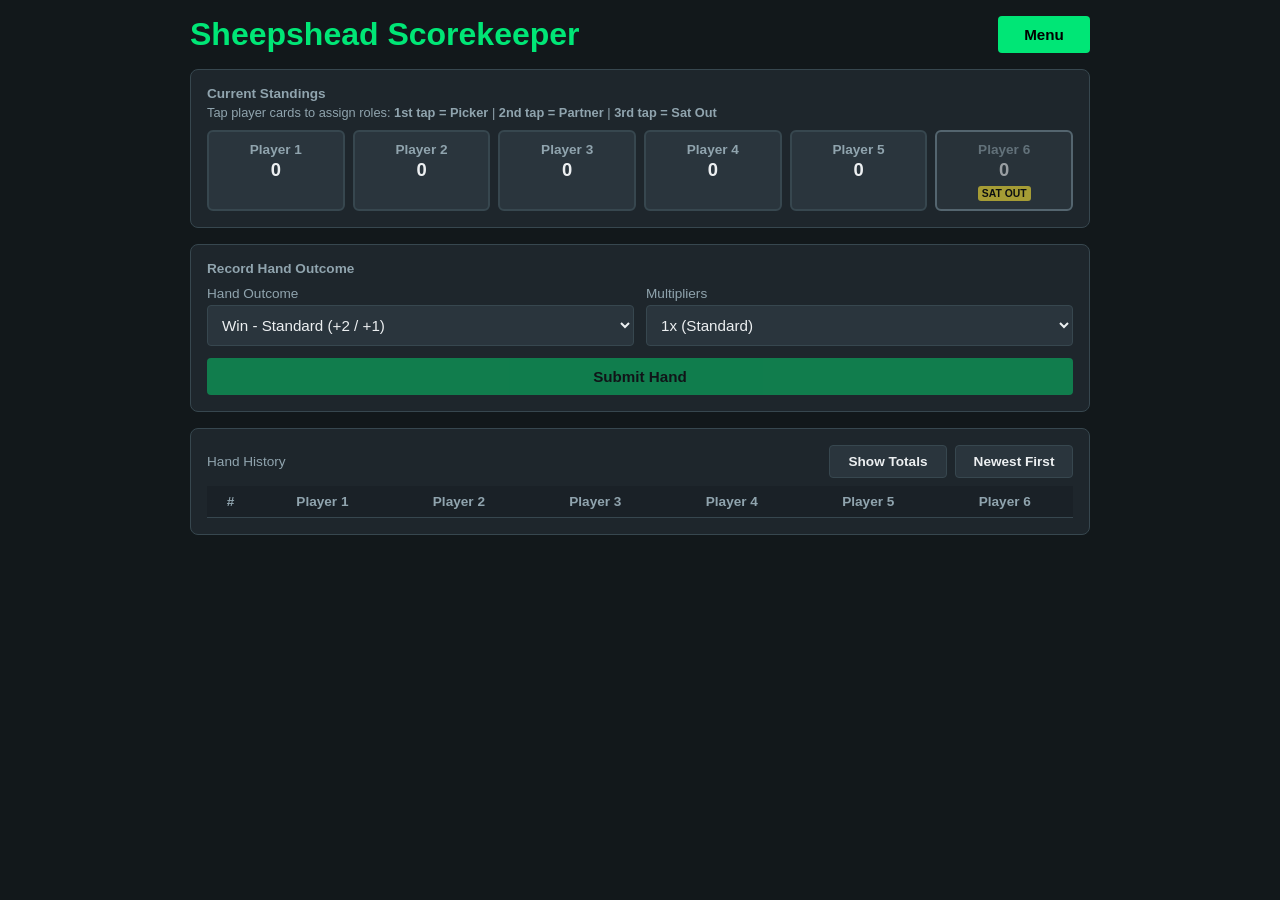
==== commit 39e79ac7: "added support for a light theme" ====
--- a/sheepsheadScoringApp.html
+++ b/sheepsheadScoringApp.html
@@ -15,6 +15,29 @@
       --text: #eceff1;
       --subtext: #90a4ae;
       --border: #37474f;
+      --header-bg: #1a2127;
+      --field-bg: #2a353d;
+      --modal-backdrop: rgba(0, 0, 0, 0.65);
+      --shadow: rgba(0, 0, 0, 0.35);
+      --modal-shadow: rgba(0, 0, 0, 0.45);
+      --button-text: #000;
+    }
+    :root[data-theme="light"] {
+      --bg: #f4f7f6;
+      --card-bg: #ffffff;
+      --accent: #00894a;
+      --partner-color: #0277bd;
+      --sit-color: #78909c;
+      --danger: #d32f2f;
+      --text: #1b2428;
+      --subtext: #546e7a;
+      --border: #cfd8dc;
+      --header-bg: #e8f0ee;
+      --field-bg: #ffffff;
+      --modal-backdrop: rgba(18, 24, 27, 0.35);
+      --shadow: rgba(38, 50, 56, 0.18);
+      --modal-shadow: rgba(38, 50, 56, 0.28);
+      --button-text: #fff;
     }
     body {
       font-family: -apple-system, BlinkMacSystemFont, "Segoe UI", Roboto, Helvetica, Arial, sans-serif;
@@ -61,7 +84,7 @@
       border: 1px solid var(--border);
       border-radius: 8px;
       overflow: hidden;
-      box-shadow: 0 12px 30px rgba(0, 0, 0, 0.35);
+      box-shadow: 0 12px 30px var(--shadow);
     }
     .menu-panel[hidden] {
       display: none;
@@ -69,7 +92,7 @@
     .menu-item {
       margin: 0;
       border-radius: 0;
-      background: #1a2127;
+      background: var(--header-bg);
       color: var(--text);
       text-align: left;
       border-bottom: 1px solid var(--border);
@@ -78,7 +101,7 @@
       border-bottom: none;
     }
     .menu-item:hover {
-      background: #2a353d;
+      background: var(--field-bg);
     }
     .card {
       background: var(--card-bg);
@@ -101,10 +124,10 @@
     input, select, button {
       width: 100%;
       padding: 10px;
-      background: #2a353d;
+      background: var(--field-bg);
       border: 1px solid var(--border);
       border-radius: 4px;
-      color: #fff;
+      color: var(--text);
       font-size: 0.95rem;
       box-sizing: border-box;
     }
@@ -115,7 +138,7 @@
     }
     button {
       background: var(--accent);
-      color: #000;
+      color: var(--button-text);
       font-weight: bold;
       cursor: pointer;
       border: none;
@@ -135,7 +158,7 @@
       color: #fff;
     }
     button.btn-secondary {
-      background: #2a353d;
+      background: var(--field-bg);
       color: var(--text);
       border: 1px solid var(--border);
     }
@@ -148,7 +171,7 @@
       align-items: center;
       justify-content: center;
       padding: 16px;
-      background: rgba(0, 0, 0, 0.65);
+      background: var(--modal-backdrop);
     }
     .modal-backdrop[hidden] {
       display: none;
@@ -162,7 +185,7 @@
       border-radius: 8px;
       padding: 16px;
       box-sizing: border-box;
-      box-shadow: 0 24px 60px rgba(0, 0, 0, 0.45);
+      box-shadow: 0 24px 60px var(--modal-shadow);
     }
     .modal h2 {
       margin: 0 0 14px;
@@ -177,6 +200,9 @@
     }
     .modal-actions button {
       margin-top: 0;
+    }
+    .modal-actions.single-action {
+      grid-template-columns: 1fr;
     }
     .modal-player-row {
       display: grid;
@@ -195,6 +221,48 @@
       cursor: not-allowed;
       opacity: 0.6;
     }
+    .theme-toggle-label {
+      display: flex;
+      align-items: center;
+      justify-content: space-between;
+      gap: 16px;
+      margin-bottom: 0;
+      color: var(--text);
+    }
+    .theme-switch {
+      position: relative;
+      width: 54px;
+      height: 30px;
+      flex: 0 0 auto;
+    }
+    .theme-switch input {
+      opacity: 0;
+      width: 0;
+      height: 0;
+    }
+    .theme-switch-slider {
+      position: absolute;
+      inset: 0;
+      cursor: pointer;
+      background: var(--field-bg);
+      border: 1px solid var(--border);
+      border-radius: 999px;
+      transition: background 0.2s, border-color 0.2s;
+    }
+    .theme-switch-slider::before {
+      content: "";
+      position: absolute;
+      width: 22px;
+      height: 22px;
+      left: 3px;
+      top: 3px;
+      background: var(--accent);
+      border-radius: 50%;
+      transition: transform 0.2s;
+    }
+    .theme-switch input:checked + .theme-switch-slider::before {
+      transform: translateX(24px);
+    }
 
     /* Standings Grid */
     .totals-grid {
@@ -209,7 +277,7 @@
       }
     }
     .total-card {
-      background: #2a353d;
+      background: var(--field-bg);
       padding: 10px 4px;
       border-radius: 6px;
       border: 2px solid var(--border);
@@ -306,7 +374,7 @@
     th {
       color: var(--subtext);
       font-size: 0.85rem;
-      background: #1a2127;
+      background: var(--header-bg);
     }
     .instruction-text {
       font-size: 0.8rem;
@@ -345,6 +413,7 @@
       <div class="menu-panel" id="appMenu" hidden>
         <button class="menu-item" type="button" onclick="openNewGameModal()">New Game</button>
         <button class="menu-item" type="button" onclick="openSettingsModal()">Modify Settings</button>
+        <button class="menu-item" type="button" onclick="openThemeModal()">Theme</button>
       </div>
     </div>
   </div>
@@ -426,6 +495,22 @@
   </form>
 </div>
 
+<div class="modal-backdrop" id="themeModal" hidden>
+  <div class="modal">
+    <h2>Theme</h2>
+    <label class="theme-toggle-label">
+      <span id="themeToggleText">Dark mode</span>
+      <span class="theme-switch">
+        <input id="themeToggle" type="checkbox" onchange="toggleTheme(this.checked)" />
+        <span class="theme-switch-slider"></span>
+      </span>
+    </label>
+    <div class="modal-actions single-action">
+      <button type="button" onclick="closeThemeModal()">Done</button>
+    </div>
+  </div>
+</div>
+
 <script>
   const STORAGE_KEY = "sheepshead_scorekeeper_data";
   const MAX_PLAYERS = 7;
@@ -438,6 +523,7 @@
     fixedSats: [],
     historyNewestFirst: false,
     historyShowTotals: false,
+    theme: "dark",
     history: []
   };
   let modalMode = null;
@@ -454,6 +540,7 @@
     }
     state.handed = [3, 5].includes(parseInt(state.handed)) ? parseInt(state.handed) : 5;
     state.gameType = [3, 4, 5, 6, 7].includes(parseInt(state.gameType)) ? parseInt(state.gameType) : 6;
+    state.theme = state.theme === "light" ? "light" : "dark";
     if (state.gameType < state.handed || state.gameType > state.handed + 2) {
       state.handed = state.gameType <= 4 ? 3 : 5;
     }
@@ -467,6 +554,7 @@
     state.fixedSats = fixedSatIndexes();
 
     normalizeSatRoles();
+    applyTheme();
   }
 
   function saveState() {
@@ -521,9 +609,35 @@
     document.getElementById("settingsModal").hidden = false;
   }
 
+  function openThemeModal() {
+    closeMenu();
+    updateThemeToggle();
+    document.getElementById("themeModal").hidden = false;
+  }
+
   function closeModal() {
     modalMode = null;
     document.getElementById("settingsModal").hidden = true;
+  }
+
+  function closeThemeModal() {
+    document.getElementById("themeModal").hidden = true;
+  }
+
+  function applyTheme() {
+    document.documentElement.dataset.theme = state.theme;
+  }
+
+  function updateThemeToggle() {
+    document.getElementById("themeToggle").checked = state.theme === "light";
+    document.getElementById("themeToggleText").textContent = state.theme === "light" ? "Light mode" : "Dark mode";
+  }
+
+  function toggleTheme(useLightTheme) {
+    state.theme = useLightTheme ? "light" : "dark";
+    applyTheme();
+    updateThemeToggle();
+    saveState();
   }
 
   function escapeAttribute(value) {
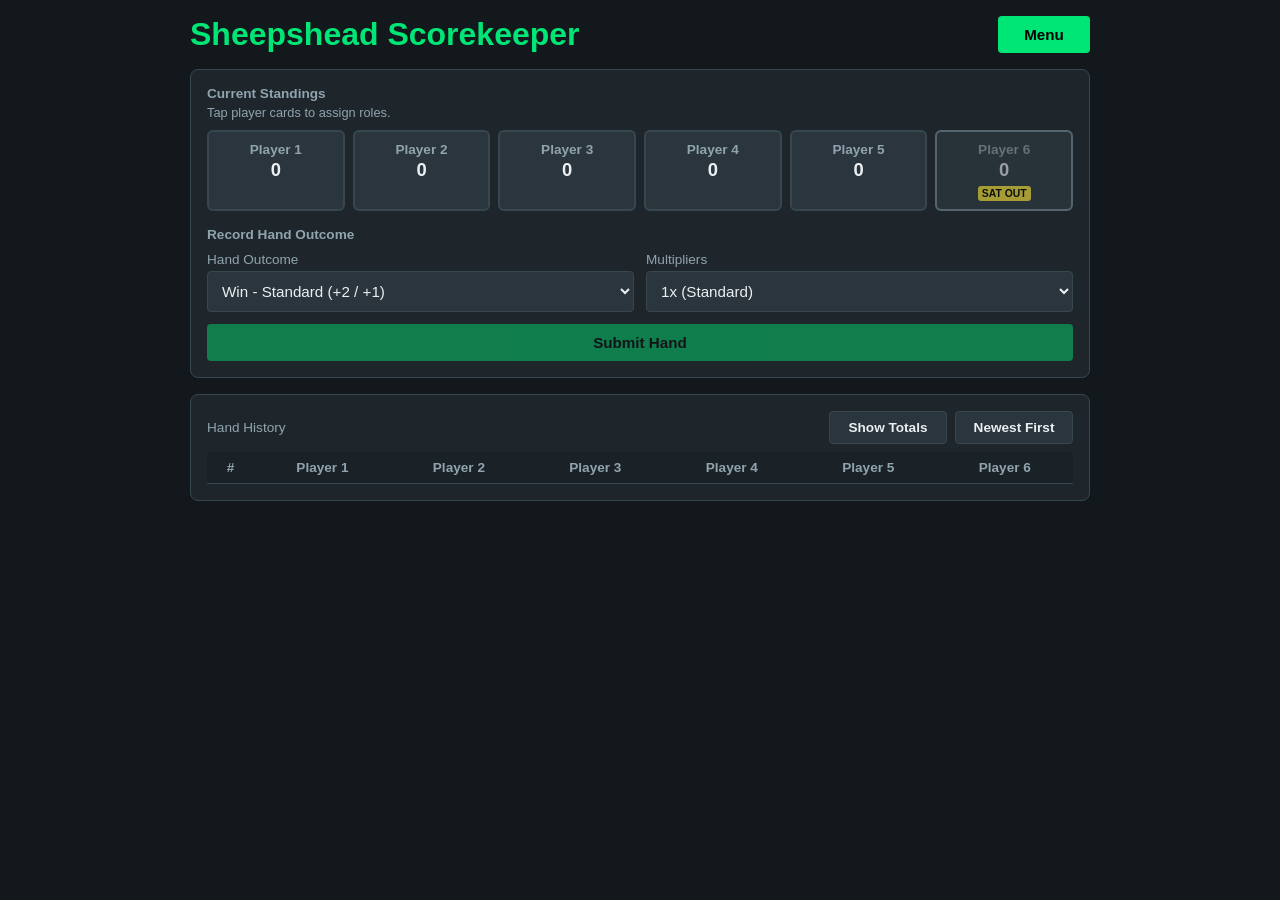
==== commit 7d98af71: "ui tweak" ====
--- a/sheepsheadScoringApp.html
+++ b/sheepsheadScoringApp.html
@@ -418,18 +418,14 @@
     </div>
   </div>
 
-  <!-- Interactive Current Standings Card -->
+  <!-- Current Hand Card -->
   <div class="card">
     <label style="font-weight: bold;">Current Standings</label>
     <div class="instruction-text" id="roleInstruction">
-      Tap player cards to assign roles: <b>1st tap = Picker</b> | <b>2nd tap = Partner</b> | <b>3rd tap = Sat Out</b>
+      Tap player cards to assign roles.
     </div>
     <div class="totals-grid" id="totalsGrid"></div>
-  </div>
-
-  <!-- Entry Form Card -->
-  <div class="card">
-    <label style="margin-bottom: 10px; font-weight: bold;">Record Hand Outcome</label>
+    <label style="margin: 16px 0 10px; font-weight: bold;">Record Hand Outcome</label>
     <div class="grid">
       <div>
         <label>Hand Outcome</label>
@@ -910,13 +906,7 @@
 
   function updateRoleInstruction() {
     const instruction = document.getElementById("roleInstruction");
-    if (state.handed === 3) {
-      instruction.innerHTML = "Tap player cards to assign roles: <b>1st tap = Picker</b>"
-        + (sittingPlayerCount() > 0 ? " | <b>2nd tap = Sat Out</b>" : "");
-    } else {
-      instruction.innerHTML = "Tap player cards to assign roles: <b>1st tap = Picker</b> | <b>2nd tap = Partner</b>"
-        + (sittingPlayerCount() > 0 ? " | <b>3rd tap = Sat Out</b>" : "");
-    }
+    instruction.textContent = "Tap player cards to assign roles.";
   }
 
   function handleCardTap(index) {
